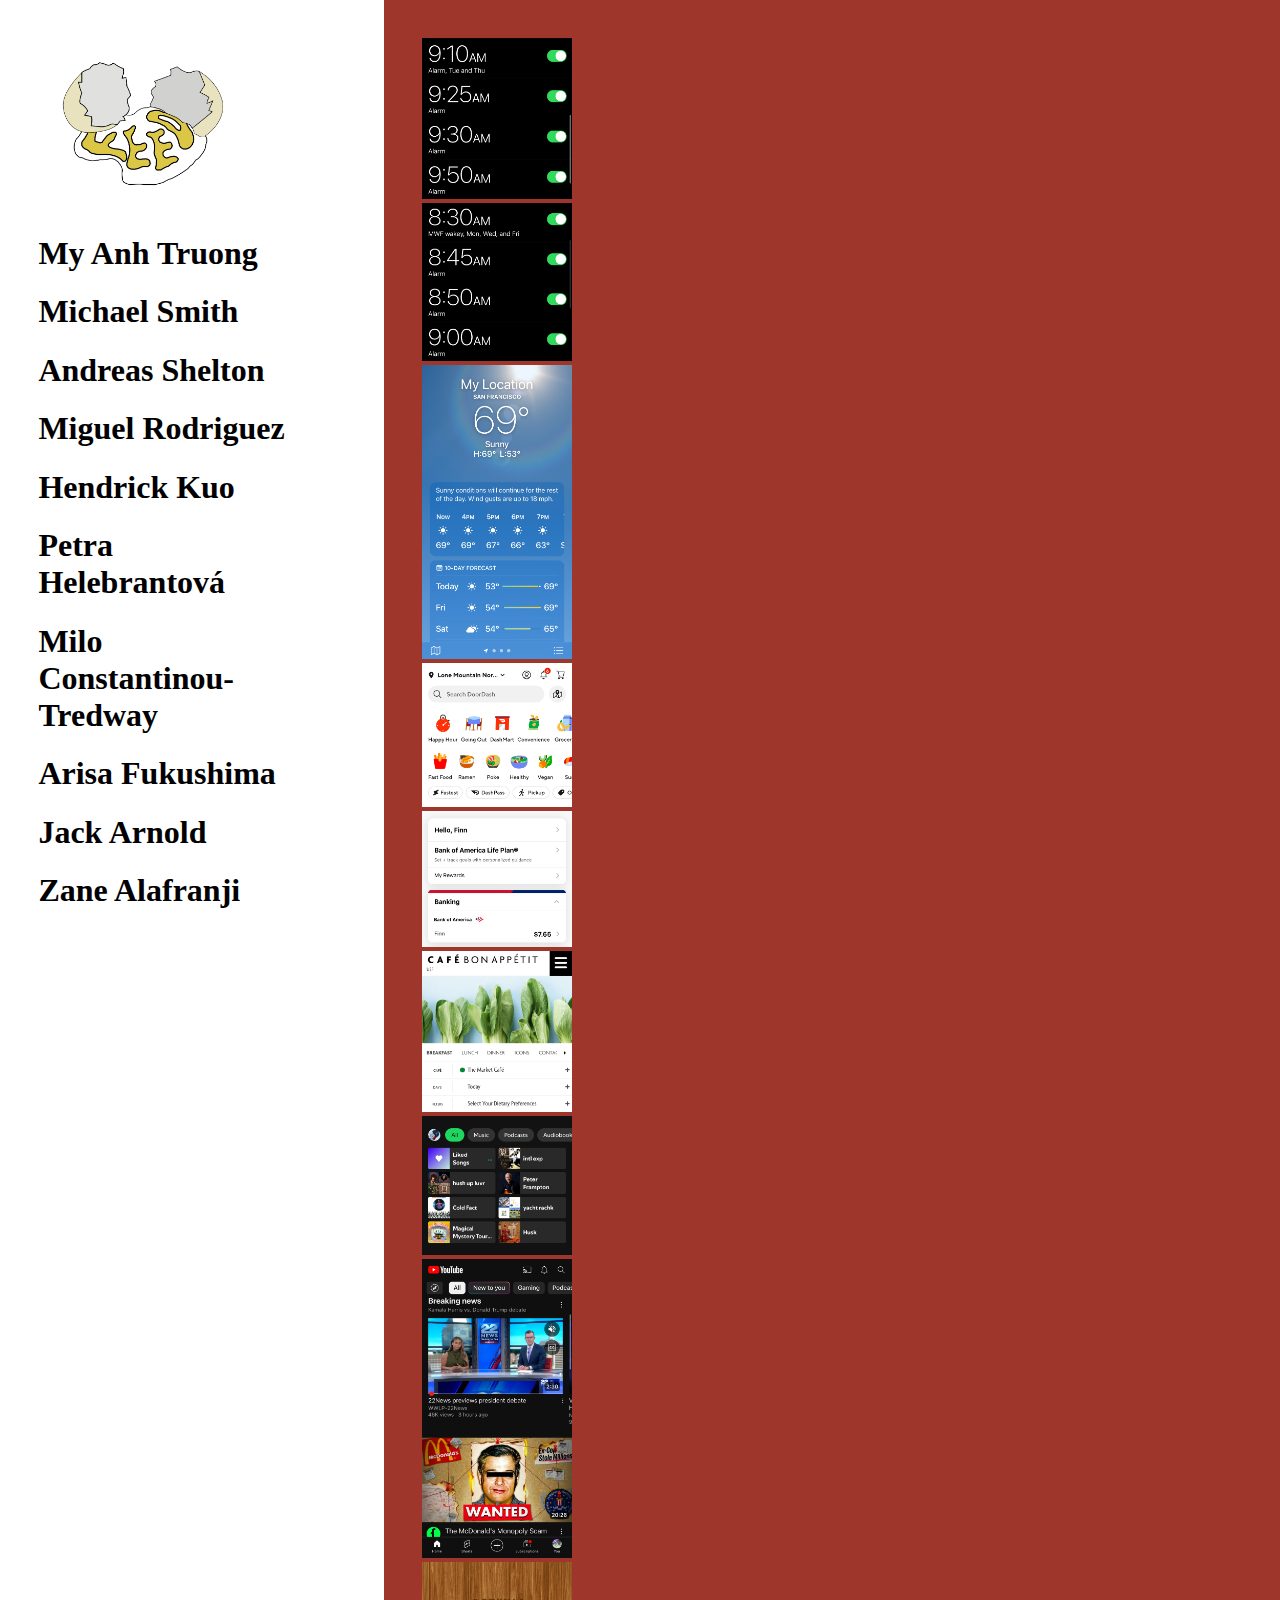
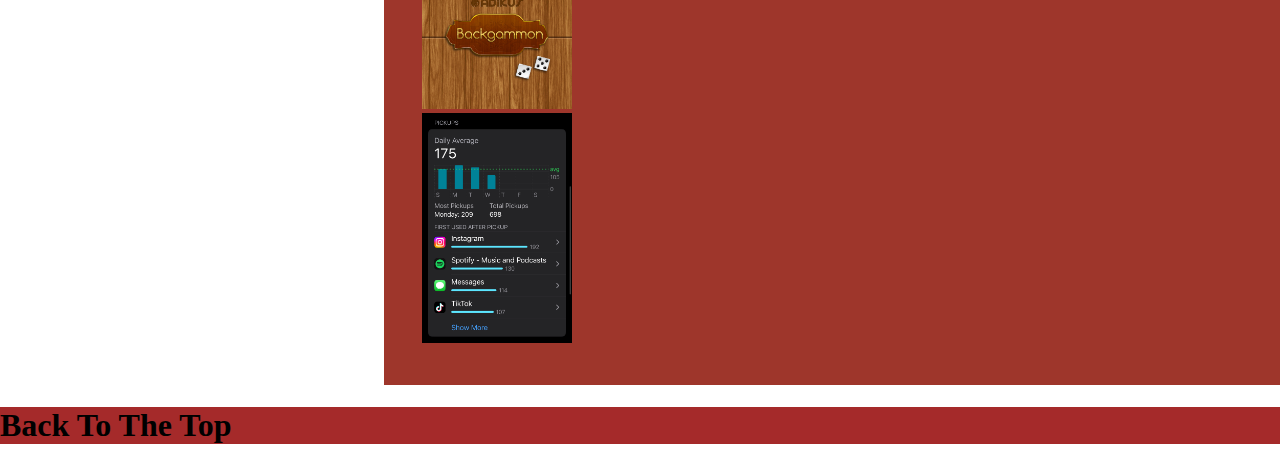
==== thefeed.html @ 69e85bd8 "First Commit" ====
<!DOCTYPE html>
<!--[if lt IE 7]>      <html class="no-js lt-ie9 lt-ie8 lt-ie7"> <![endif]-->
<!--[if IE 7]>         <html class="no-js lt-ie9 lt-ie8"> <![endif]-->
<!--[if IE 8]>         <html class="no-js lt-ie9"> <![endif]-->
<!--[if gt IE 8]>      <html class="no-js"> <!--<![endif]-->
<html>
    <head>
        <meta charset="utf-8">
        <meta http-equiv="X-UA-Compatible" content="IE=edge">
        <title>🍳Welcome To The Feed 🍳</title>
        <meta name="description" content="The Feed site by Finn McElhatten">
        <meta name="viewport" content="width=device-width, initial-scale=1">
        <link rel="stylesheet" href="css/style.css">
    </head>
    <body>
        <!--[if lt IE 7]>
            <p class="browsehappy">You are using an <strong>outdated</strong> browser. Please <a href="#">upgrade your browser</a> to improve your experience.</p>
        <![endif]-->
        <nav>
            <img src="img/egg.png" alt="Egg being cracked, to reveal the yolk spelling The Feed"
            
            style="width: 206px;
height:auto;">

<h1> My Anh Truong
</h1>
<h1>Michael Smith </h1>
<h1>Andreas Shelton </h1>
<h1>Miguel Rodriguez </h1>
<h1>Hendrick Kuo </h1>
<h1>Petra Helebrantová </h1>
<h1>Milo Constantinou-Tredway </h1>
<h1>Arisa Fukushima </h1>
<h1>Jack Arnold </h1>
<h1>Zane Alafranji </h1>

        </nav>
        <main>
            <section>
                <img src="img/alarm1.PNG" alt="Alarms set for MWF schedule"
                style="width: 150px;
                height:auto;">
            </section>
            <section>
                <img src="img/alarm2.PNG"style="width: 150px;
                height:auto;">
            </section>
            <section>
                <img src="img/weather.PNG"style="width: 150px;
                height:auto;">
            </section>
            <section>
                <img src="img/doordash.PNG"style="width: 150px;
                height:auto;">
            </section>
            <section>
                <img src="img/bank.PNG"style="width: 150px;
                height:auto;">
            </section>
            <section>
                <img src="img/usfcaf.PNG"style="width: 150px;
                height:auto;">
            </section>
            <section>
                <img src="img/spotify.PNG"style="width: 150px;
                height:auto;">
            </section>
            <section>
                <img src="img/youtube.PNG"style="width: 150px;
                height:auto;">
            </section>
            <section>
                <img src="img/backgammon.PNG"style="width: 150px;
                height:auto;">
            </section>
            <section>
                <img src="img/screentime.PNG"style="width: 150px;
                height:auto;">
            </section>
        
        </main>
        <footer>
<h1> Back To The Top</h1>
        </footer>

    </body>
</html>
---- css/style.css ----
body{ 
background-color: white;

max-width:100%;
margin:0 auto;

}
header {
    text-align: center;
    
    margin: auto;
    margin-top: 15%;

}

nav {
    background-color: white;
    max-width: 20%;
    padding: 3%;
    height: 100vh;
    position:fixed;
    top: 0;
    left: 0;
}
main{
    max-width: 65%;
    padding: 3%;
    margin-left:30% ;
    background-color: #9e362b;
}
footer{
    background-color: brown;
}
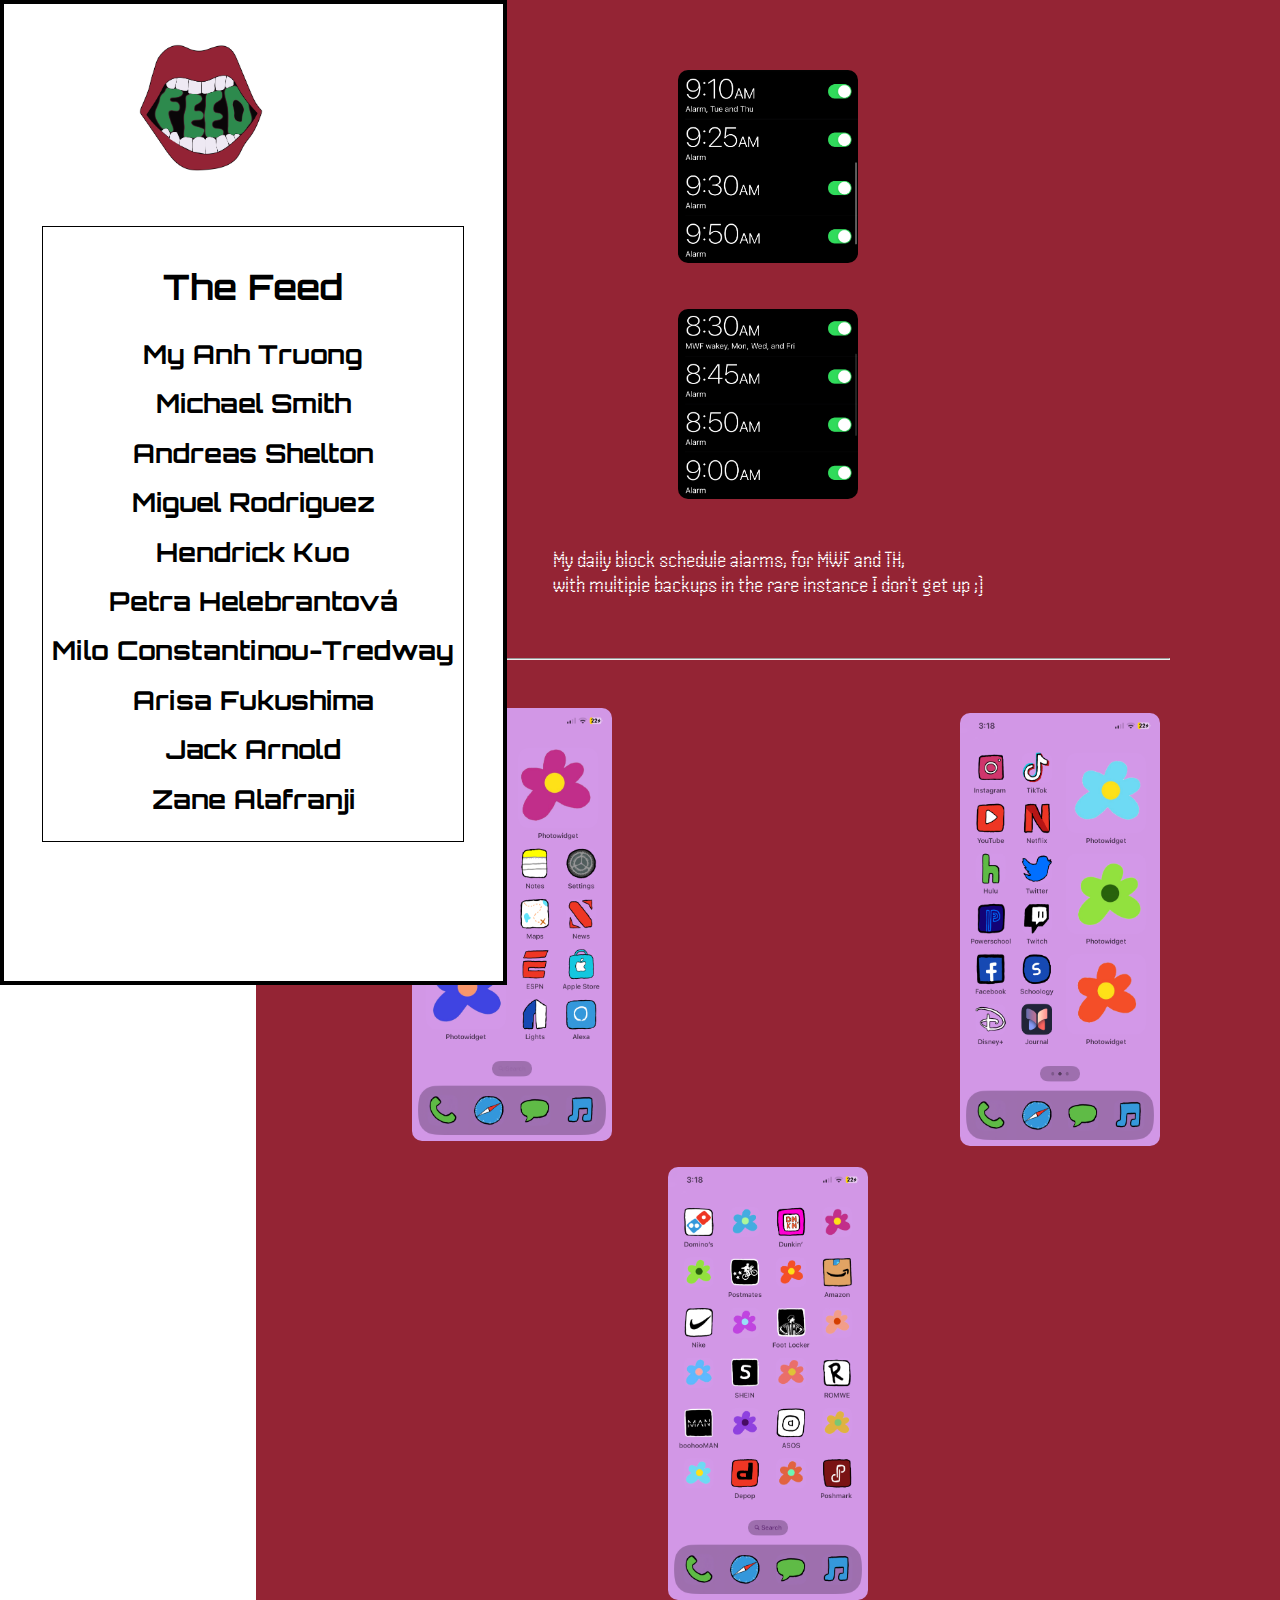
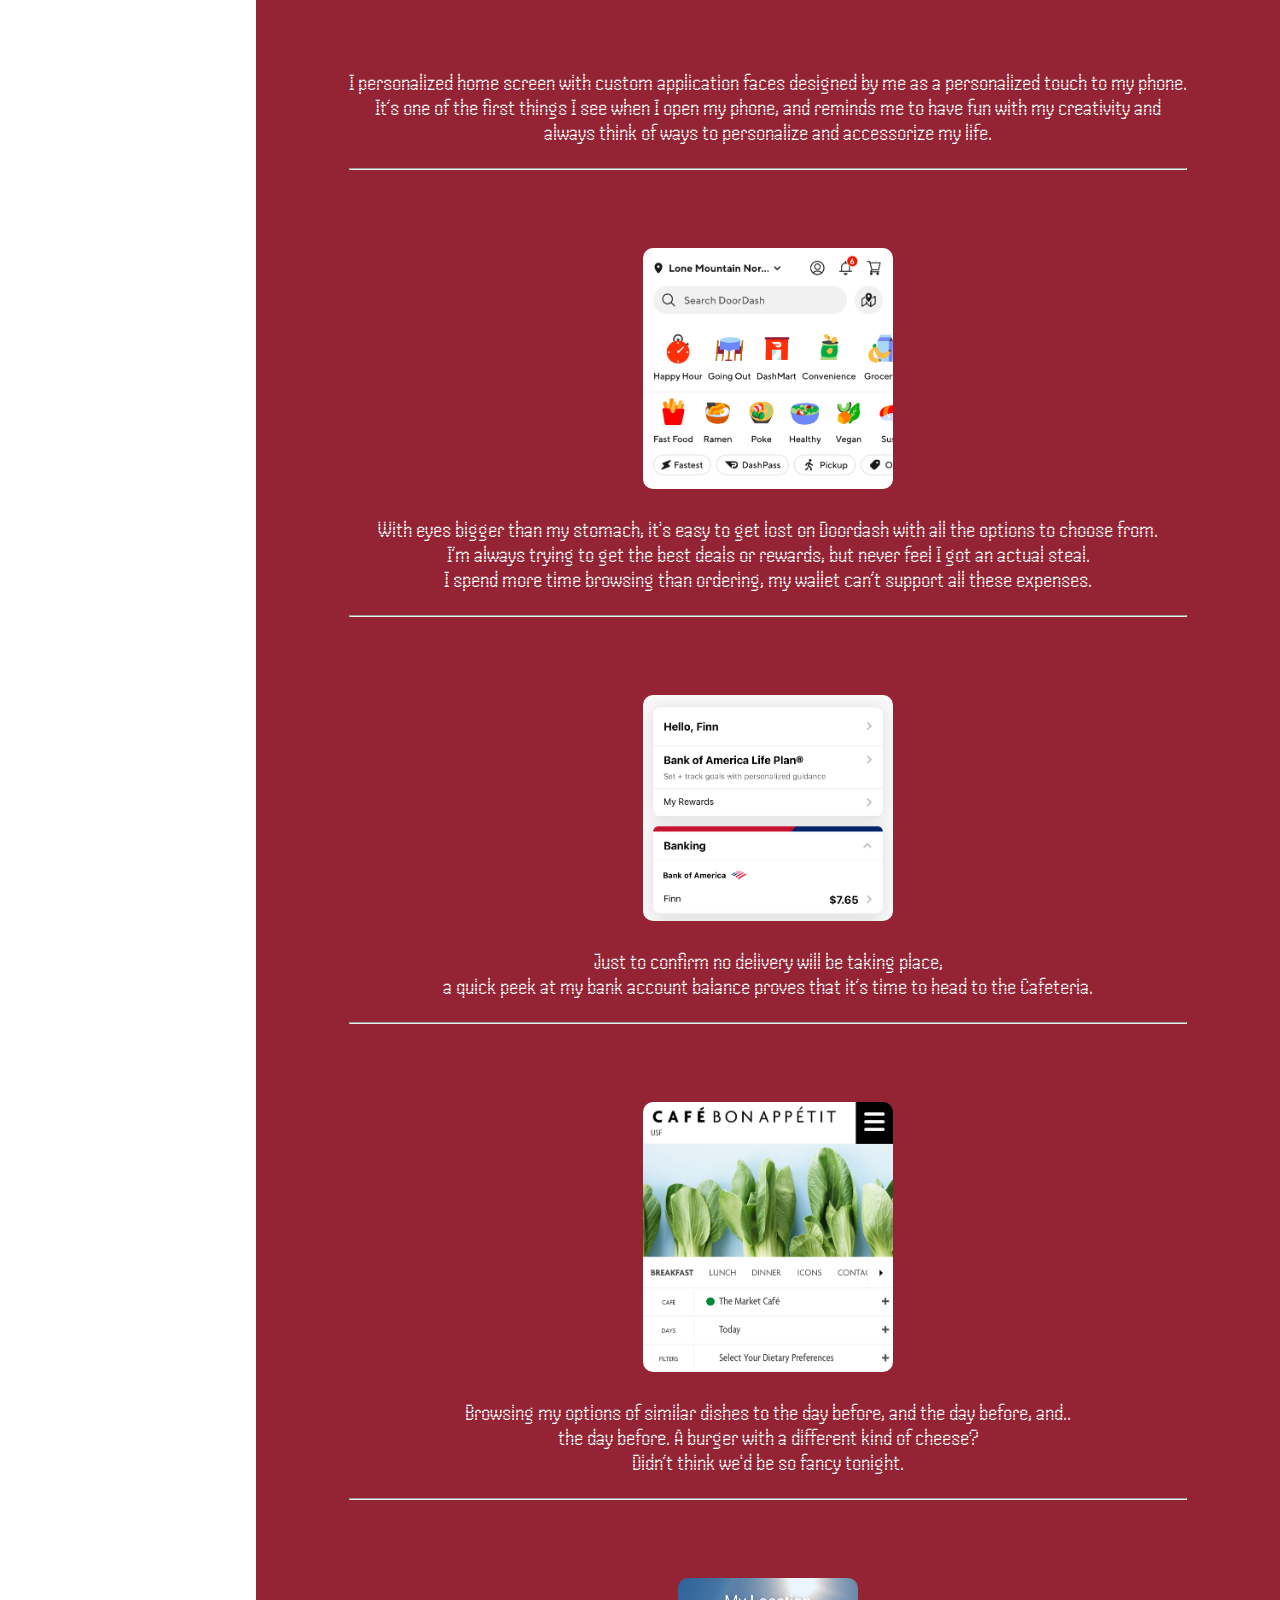
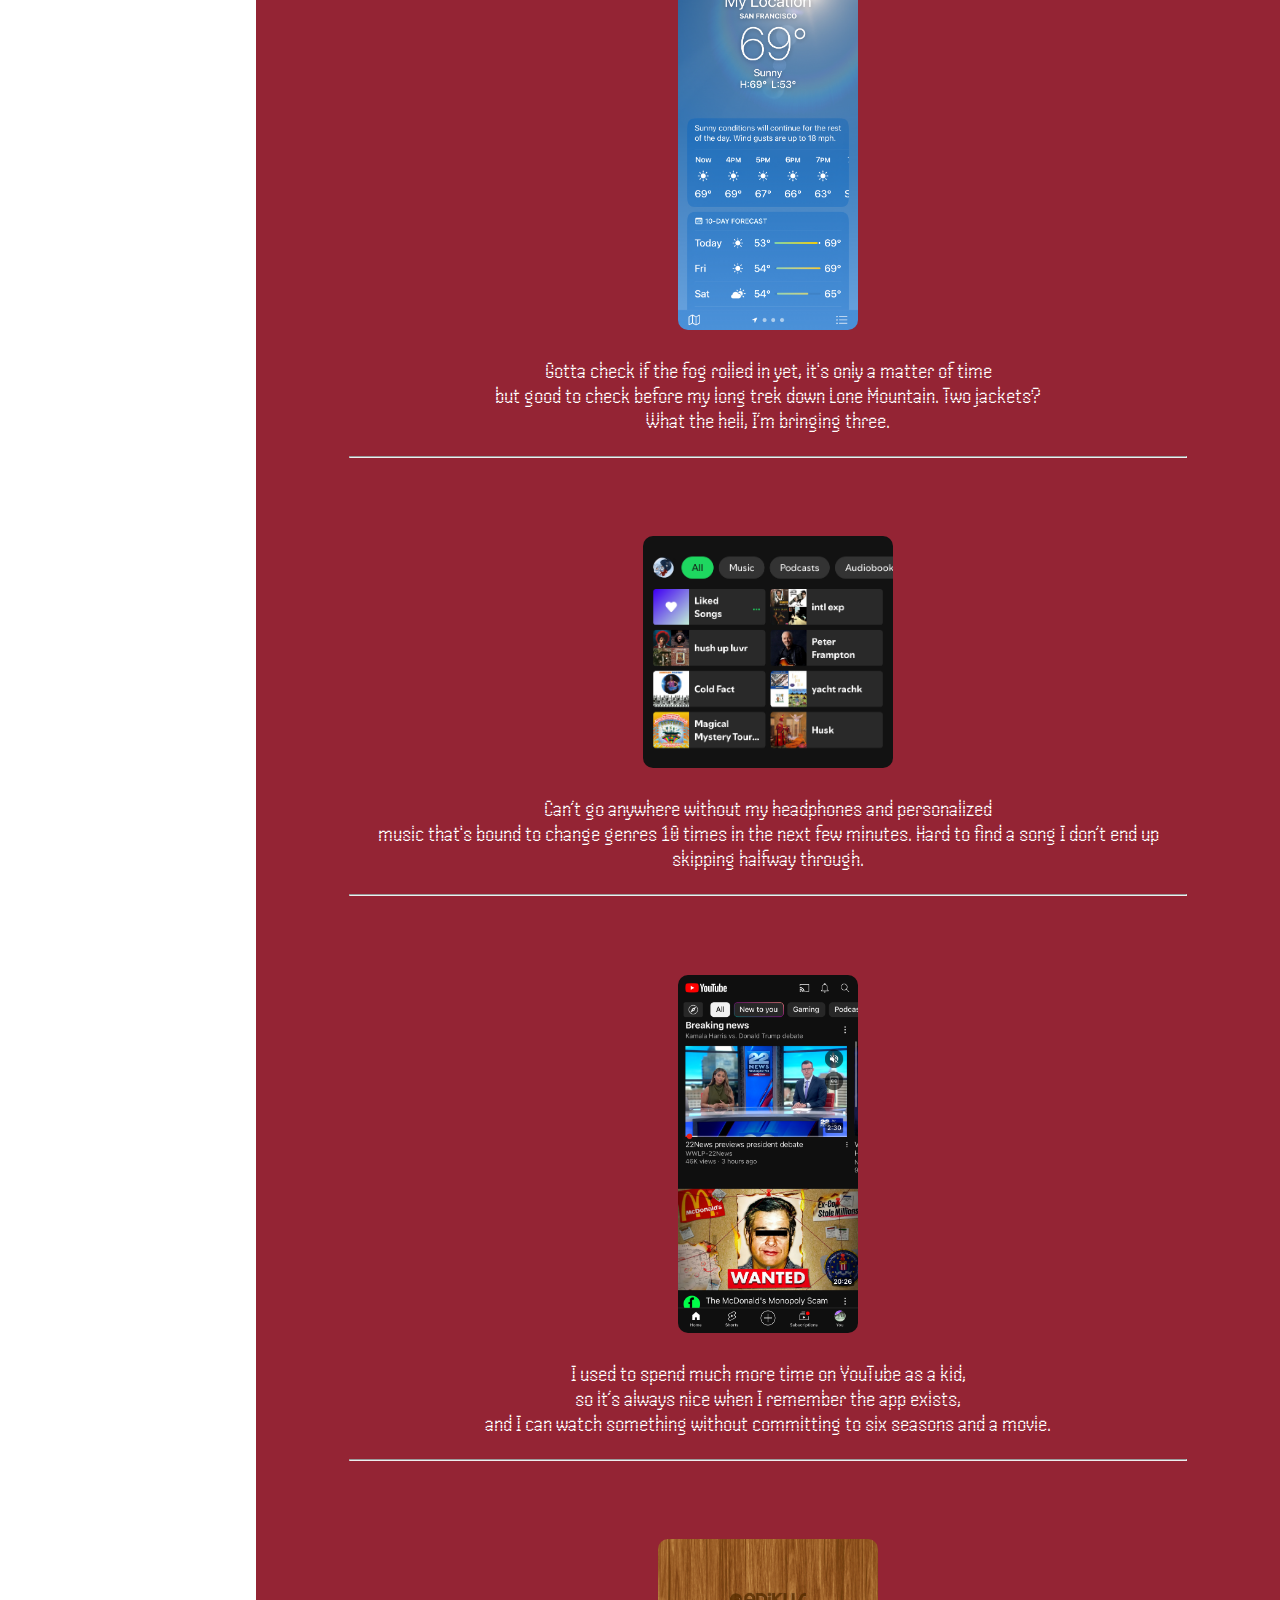
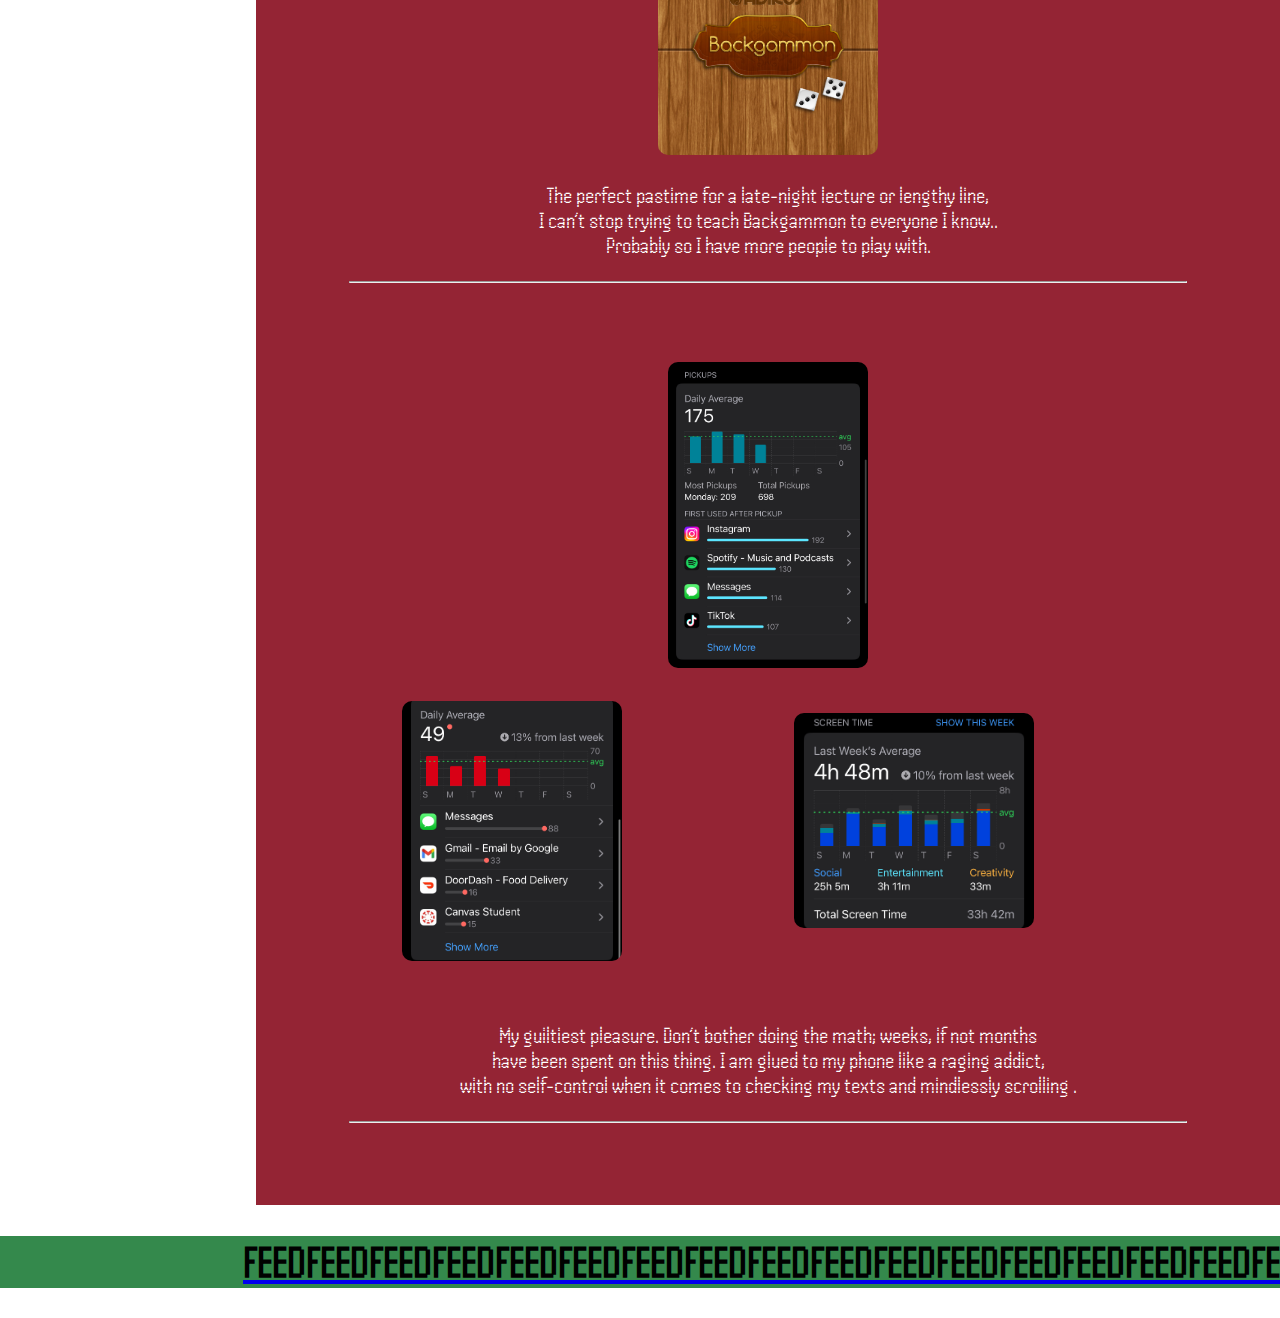
==== commit 560cce82: "final1 commit" ====
--- a/thefeed.html
+++ b/thefeed.html
@@ -6,8 +6,9 @@
 <html>
     <head>
         <meta charset="utf-8">
+        <link rel="shortcut icon" type="x-icon" href="img/lexicon.png">
         <meta http-equiv="X-UA-Compatible" content="IE=edge">
-        <title>🍳Welcome To The Feed 🍳</title>
+        <title>Welcome To The Feed</title>
         <meta name="description" content="The Feed site by Finn McElhatten">
         <meta name="viewport" content="width=device-width, initial-scale=1">
         <link rel="stylesheet" href="css/style.css">
@@ -17,13 +18,18 @@
             <p class="browsehappy">You are using an <strong>outdated</strong> browser. Please <a href="#">upgrade your browser</a> to improve your experience.</p>
         <![endif]-->
         <nav>
-            <img src="img/egg.png" alt="Egg being cracked, to reveal the yolk spelling The Feed"
-            
-            style="width: 206px;
-height:auto;">
+            <div9>
+            <img src="img/liplip.gif" alt="Animated mouth openly crunching the word Feed in its teeth"
+            style="width: 180px;
+            height:auto;">
+            </div9>
+<br> 
+<br>
+            <div5>
+<h2> The Feed</h2>
 
-<h1> My Anh Truong
-</h1>
+
+<h1> My Anh Truong</h1>
 <h1>Michael Smith </h1>
 <h1>Andreas Shelton </h1>
 <h1>Miguel Rodriguez </h1>
@@ -33,55 +39,142 @@
 <h1>Arisa Fukushima </h1>
 <h1>Jack Arnold </h1>
 <h1>Zane Alafranji </h1>
+            </div5>
 
-        </nav>
-        <main>
+</nav>
+    <main>
+<br>
+<br>
             <section>
-                <img src="img/alarm1.PNG" alt="Alarms set for MWF schedule"
-                style="width: 150px;
+                     <img src="img/alarm1.PNG" alt= "alarms set for Mondays, Wednesdays, and Fridays, beginning at 8:30" style="width: 180px;
+                        height:auto;">
+            </section>
+                   
+            
+            <section>
+                     <img src="img/alarm2.PNG" alt= "alarms set for Tuesdays and Thursdays beginning at 9:10" style="width: 180px;
+                        height:auto;">
+            </section>
+                  
+                    <p> My daily block schedule alarms, for MWF and TH, <br>with multiple backups in the rare instance I don't get up ;)</p>
+
+            <section>
+            <section>
+ <hr>
+<br>
+            <div class="row">
+                    <div class="column">
+                     <img src="img/Home1.PNG" alt="First page of my custom home screen, with each app being a drawn version of the logo." style="width: 200px;
+                height:auto;"> 
+            </div>
+            <div class="column">
+            </section>
+            <section>
+                     <img src="img/home2.PNG" alt="Second page of my custom home screen, with each app being a drawn version of the logo."style="width: 200px;
+                    height:auto;">
+            </div>
+            <div class="column">
+            </section>
+            <section>
+                     <img src="img/home3.PNG" alt="Third page of my custom home screen, with each app being a drawn version of the logo."style="width: 200px;
+                    height:auto;">
+            </section>
+             </div>
+             </div>
+<br>
+                    <p> I personalized home screen with custom application faces designed by me as a personalized touch to my phone. <br> It’s one of the first things I see when I open my phone, and reminds me to have fun with my creativity and <br> always think of ways to personalize and accessorize my life.</p>
+<hr> 
+<br>
+<br>
+            <section>
+                     <img src="img/doordash.PNG" alt= "Doordash food delivery system opening page on the app, showign resturants and deals to choose" style="width: 250px;
+                        height:auto;">
+            </section>
+                    <p>With eyes bigger than my stomach, it's easy to get lost on Doordash with all the options to choose from. <br>I’m always trying to get the best deals or rewards, but never feel I got an actual steal. <br>I spend more time browsing than ordering, my wallet can’t support all these expenses.</p>
+<hr>
+<br>
+<br>
+            <section>
+                    <img src="img/bank.PNG" alt= "Bank app home page, after signing in, displaying bank balance and other navigation buttons" style="width: 250px;
+                    height:auto;">
+            </section>
+                     <p>Just to confirm no delivery will be taking place,<br> a quick peek at my bank account balance proves that it’s time to head to the Cafeteria.</p>
+<hr>
+<br>
+<br>
+            <section>
+                    <img src="img/usfcaf.PNG" alt="opening menu from my school, the University of San Francisco, menu" style="width: 250px;
                 height:auto;">
             </section>
+                    <p>Browsing my options of similar dishes to the day before, and the day before, and..<br> the day before. A burger with a different kind of cheese? <br>Didn’t think we'd be so fancy tonight.</p>
+<hr>
+<br>
+<br>
             <section>
-                <img src="img/alarm2.PNG"style="width: 150px;
+                    <img src="img/weather.PNG" alt="screenshot of the weather app, displaying a forecasted sunny day in San Francisco" style="width: 180px;
+                 height:auto;">
+            </section>
+                    <p>Gotta check if the fog rolled in yet, it's only a matter of time <br> but good to check before my long trek down Lone Mountain. Two jackets? <br> What the hell, I’m bringing three. </p>
+<hr>
+<br>
+<br>
+
+            <section>
+                    <img src="img/spotify.PNG" alt= "8 Spotify buttons, featuring playlists, artists, and albums", style="width: 250px;
                 height:auto;">
             </section>
+                    <p>Can’t go anywhere without my headphones and personalized <br> music that's bound to change genres 10 times in the next few minutes. Hard to find a song I don’t end up<br> skipping halfway through.</p>
+<hr>
+<br>
+<br>
             <section>
-                <img src="img/weather.PNG"style="width: 150px;
+                    <img src="img/youtube.PNG" alt= "youtube reccomended homepage, offering documentaries on society" style="width: 180px;
+                    height:auto;">
+            </section>
+                    <p>  I used to spend much more time on YouTube as a kid, <br> so it’s always nice when I remember the app exists, <br> and I can watch something without committing to six seasons and a movie.</p>
+<hr>
+<br>
+<br>
+            <section>
+                    <img src="img/backgammon.PNG" alt= "loading screen for backgammon app on the phone, with two dice" style="width: 220px;
                 height:auto;">
             </section>
+                    <p>The perfect pastime for a late-night lecture or lengthy line,<br> I can’t stop trying to teach Backgammon to everyone I know..<br> Probably so I have more people to play with.</p>
+<hr>
+<br>
+<br>
             <section>
-                <img src="img/doordash.PNG"style="width: 150px;
-                height:auto;">
+                    <img src="img/screentime.PNG" alt= "My daily number of pickups for my phone, averaging 175, responding to app notifications and random moments of boredom"style="width: 200px;
+                        height:auto;">
+            </section>
+                                                                 <section>
+            <div class="row">
+            <div class="column">
+                    <img src="img/screen3.PNG" alt= "my weekly screentime, avergaing about four hours on all my apps" style="width: 220px;
+                    height:auto;"> 
+            </div>
+            <div class="column">
             </section>
             <section>
-                <img src="img/bank.PNG"style="width: 150px;
-                height:auto;">
+                    <img src="img/screen 2.PNG" alt= "my daily number of notifications and responses to them, 49" style="width: 240px;
+                    height:auto;">
             </section>
-            <section>
-                <img src="img/usfcaf.PNG"style="width: 150px;
-                height:auto;">
-            </section>
-            <section>
-                <img src="img/spotify.PNG"style="width: 150px;
-                height:auto;">
-            </section>
-            <section>
-                <img src="img/youtube.PNG"style="width: 150px;
-                height:auto;">
-            </section>
-            <section>
-                <img src="img/backgammon.PNG"style="width: 150px;
-                height:auto;">
-            </section>
-            <section>
-                <img src="img/screentime.PNG"style="width: 150px;
-                height:auto;">
-            </section>
+            </div>
+            </div>
+<br>
+<br>
+                    <p>My guiltiest pleasure. Don’t bother doing the math; weeks, if not months <br> have been spent on this thing. I am glued to my phone like a raging addict,<br> with no self-control when it comes to checking my texts and mindlessly scrolling .</p>
+<hr>
+<br>
+<br>
         
-        </main>
-        <footer>
-<h1> Back To The Top</h1>
-        </footer>
+</main>
+    <footer>
+            <div8>
+            <a href="#top"> 
+<h1> FEEDFEEDFEEDFEEDFEEDFEEDFEEDFEEDFEEDFEEDFEEDFEEDFEEDFEEDFEEDFEEDFE</h1> </a>
+            </div8>
+    </footer>
 
     </body>
 </html>
--- a/css/style.css
+++ b/css/style.css
@@ -1,33 +1,89 @@
+@import url('https://fonts.googleapis.com/css2?family=Handjet:wght@100..900&display=swap');
+@import url('https://fonts.googleapis.com/css2?family=Sixtyfour&display=swap');
+@import url('https://fonts.googleapis.com/css2?family=Orbitron:wght@400..900&display=swap');
+
 body{ 
 background-color: white;
-
 max-width:100%;
 margin:0 auto;
-
+font-family: "Handjet", sans-serif;
+font-size: 23px;
 }
 header {
     text-align: center;
-    
     margin: auto;
     margin-top: 15%;
-
 }
-
+header img:hover{
+    opacity: 0.8;; 
+}
 nav {
     background-color: white;
-    max-width: 20%;
+    max-width: 35%;
     padding: 3%;
     height: 100vh;
     position:fixed;
     top: 0;
     left: 0;
+     display: flex;
+    flex-direction: column;
+    border: 4px solid black;
 }
 main{
-    max-width: 65%;
-    padding: 3%;
-    margin-left:30% ;
-    background-color: #9e362b;
+    max-width: 85%;
+    
+    margin-left:20% ;
+    background-color: #942434;
+    display: flex;
+    flex-direction: column;
+    justify-content: space-around;
+    align-items: center;
+}
+section{
+    text-align: center;
+    margin: 2%;
+    
 }
 footer{
-    background-color: brown;
-}+    background-color: #34894C;  
+}
+footer h1 {
+color: black;
+text-align: right
+}
+p{
+    color:white
+}
+div {
+    .column {
+        float:left;
+        width: 33.33%;
+        padding: 12px;}
+      }     
+    
+img{    
+    border-radius: 10px;
+}
+div3{
+    text-align: center;
+}
+div5{
+    font-family: "Orbitron", sans-serif;
+    color:black;
+    font-size: small;
+    border:1px solid black;
+    padding: 9px;
+    text-align: center;
+}
+h2{
+    font-size: 35px;
+}
+div9 {
+    padding-left: 69px;
+}
+a div8 {
+    text-decoration: none;
+    background-color: #34894C;
+    opacity: .6;
+    text-align: right;
+}
